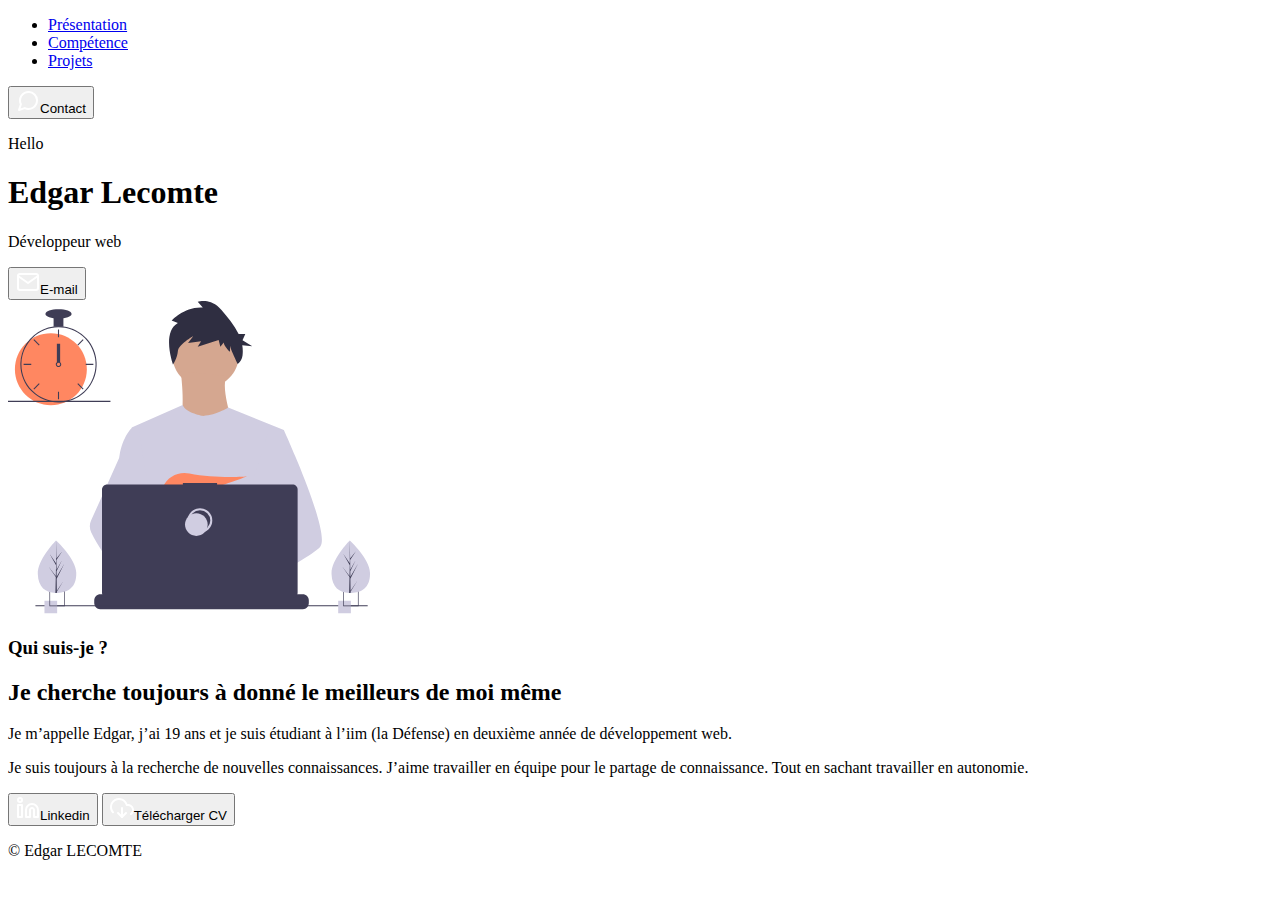
==== index.html @ 6a46ada0 ":truck: rename className for the subtitle" ====
<!doctype html>
<html lang="fr">
<head>
    <meta charset="UTF-8">
    <meta name="viewport"
          content="width=device-width, user-scalable=no, initial-scale=1.0, maximum-scale=1.0, minimum-scale=1.0">
    <meta http-equiv="X-UA-Compatible" content="ie=edge">
    <link rel="stylesheet" href="scss/style.css">
    <title>Portfolio</title>
</head>
<body>
<header>
    <nav>
        <ul>
            <li><a href="index.html">Présentation</a></li>
            <li><a href="skill.html">Compétence</a></li>
            <li><a href="project.html">Projets</a></li>
        </ul>
        <a href="contact.html" class="linkButton"><button><img src="assets/icon/message_circle.svg" alt="icon contact"><span>Contact</span></button></a>
    </nav>
</header>
    <section class="home">
        <div class="homeLeftPart">
            <p class="hello">Hello</p>
            <h1>Edgar Lecomte</h1>
            <p class="subTitle">Développeur web</p>
            <a href="" class="linkButton"><button><img src="assets/icon/mail.svg" alt="icon mail"><span>E-mail</span></button></a>
        </div>
        <div class="profil">
            <div class="pictureProfil">
                <div class="shape square"></div>
                <div class="shape circle"></div>
            </div>
        </div>
        <div class="bcIllustration gridRow2"><img src="assets/illustration/illustration_Iam.svg" alt="illustration d'une personne sur son ordinateur"></div>
        <div class="part1 gridRow2">
            <div class="bcContrast"></div>
            <div class="title">
                <div class="line"></div>
                <h3>Qui suis-je ?</h3>
            </div>
            <h2>Je cherche toujours à donné le meilleurs de moi même</h2>
            <p>Je m’appelle Edgar, j’ai 19 ans et je suis étudiant à l’iim (la Défense) en deuxième année de développement web. </p>
            <p>Je suis toujours à la recherche de nouvelles connaissances. J’aime travailler en équipe pour le partage de connaissance. Tout en sachant travailler en autonomie.</p>
            <div class="link">
                <a href="https://www.linkedin.com/in/edgar-lecomte-347433125/" target="_blank" class="linkButton"><button><img src="assets/icon/linkedin.svg" alt="logo linkedin"><span>Linkedin</span></button></a>
                <a href="" class="linkButton"><button><img src="assets/icon/download.svg" alt="icon de download"><span>Télécharger CV</span></button></a>
            </div>
        </div>
    </section>
<footer>
    <p class="copyright">© Edgar LECOMTE</p>
</footer>
</body>
</html>
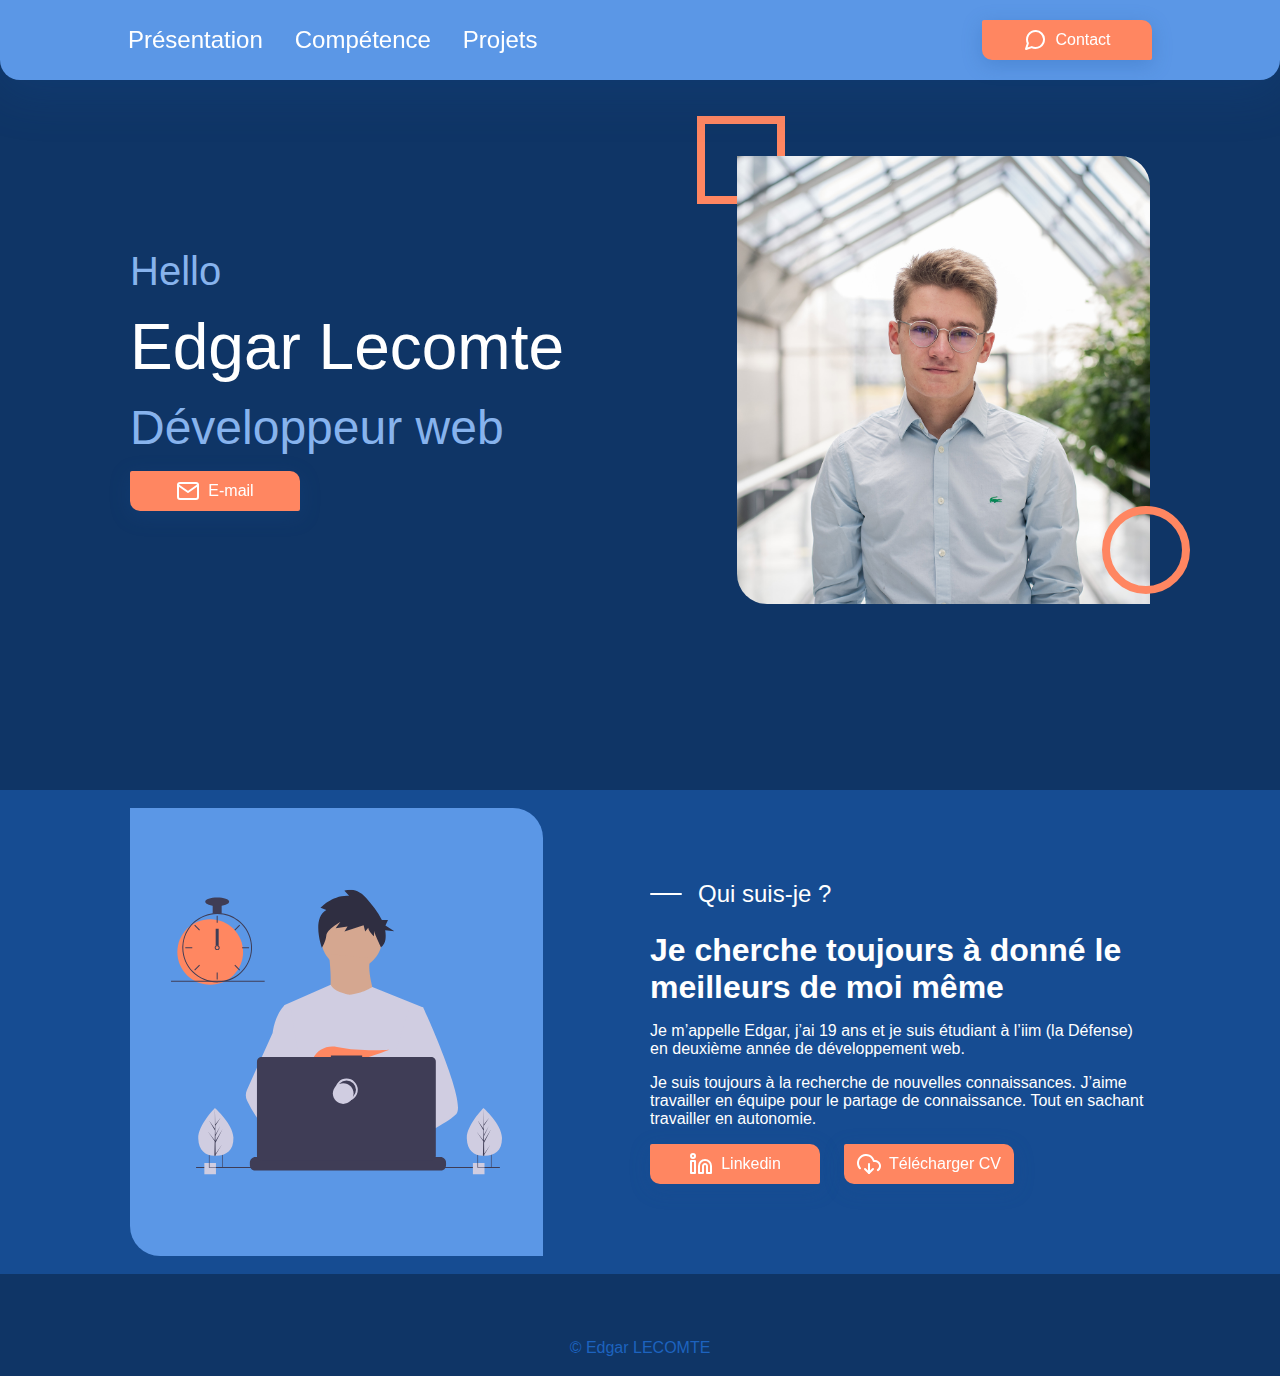
==== commit ddeb3c24: ":adhesive_bandage: fix element position and remove gridRow" ====
--- a/index.html
+++ b/index.html
@@ -24,7 +24,7 @@
             <p class="hello">Hello</p>
             <h1>Edgar Lecomte</h1>
             <p class="subTitle">Développeur web</p>
-            <a href="" class="linkButton"><button><img src="assets/icon/mail.svg" alt="icon mail"><span>E-mail</span></button></a>
+            <a href="mailto:edgar.lecomte@outlook.com" class="linkButton"><button><img src="assets/icon/mail.svg" alt="icon mail"><span>E-mail</span></button></a>
         </div>
         <div class="profil">
             <div class="pictureProfil">
@@ -32,8 +32,8 @@
                 <div class="shape circle"></div>
             </div>
         </div>
-        <div class="bcIllustration gridRow2"><img src="assets/illustration/illustration_Iam.svg" alt="illustration d'une personne sur son ordinateur"></div>
-        <div class="part1 gridRow2">
+        <div class="bcIllustration"><img src="assets/illustration/illustration_Iam.svg" alt="illustration d'une personne sur son ordinateur"></div>
+        <div class="part1">
             <div class="bcContrast"></div>
             <div class="title">
                 <div class="line"></div>
--- a/scss/style.css
+++ b/scss/style.css
@@ -0,0 +1,705 @@
+* {
+  margin: 0;
+  padding: 0;
+  box-sizing: border-box;
+}
+
+header {
+  height: 80px;
+  width: 100%;
+  z-index: 50;
+  top: 0;
+  background-color: #5b97e6;
+  border-radius: 0 0 20px 20px;
+  position: sticky;
+  filter: drop-shadow(0px 12px 24px rgba(22, 76, 146, 0.23));
+}
+header nav {
+  height: 100%;
+  width: 80%;
+  margin: auto;
+  display: flex;
+  flex-direction: row;
+  align-items: center;
+  justify-content: space-between;
+}
+header nav ul {
+  list-style: none;
+  display: flex;
+  flex-direction: row;
+}
+header nav li {
+  padding-right: 32px;
+}
+header nav li a {
+  text-decoration: none;
+  color: #FFFFFF;
+  font-size: 24px;
+  font-weight: 500;
+  position: relative;
+  white-space: nowrap;
+  display: inline-block;
+  transition: transform 0.3s cubic-bezier(0.2, 1, 0.8, 1);
+}
+header nav li a::before {
+  position: absolute;
+  width: 100%;
+  height: 1px;
+  background: currentColor;
+  top: 100%;
+  left: 0;
+  pointer-events: none;
+  content: "";
+  transform-origin: 50% 100%;
+  transition: clip-path 0.3s, transform 0.3s cubic-bezier(0.2, 1, 0.8, 1);
+  clip-path: polygon(0% 0%, 0% 100%, 0 100%, 0 0, 100% 0, 100% 100%, 0 100%, 0 100%, 100% 100%, 100% 0%);
+}
+header nav li a:hover::before {
+  transform: translate3d(0, 2px, 0) scale3d(1.08, 3, 1);
+  clip-path: polygon(0% 0%, 0% 100%, 50% 100%, 50% 0, 50% 0, 50% 100%, 50% 100%, 0 100%, 100% 100%, 100% 0%);
+}
+header nav li a:hover {
+  transform: translate3d(0, -2px, 0);
+}
+
+.linkButton {
+  text-decoration: none;
+}
+
+button {
+  height: 40px;
+  width: 170px;
+  cursor: pointer;
+  border: none;
+  border-radius: 2px 10px 2px 10px;
+  background-color: #ff8661;
+  transition: ease-in-out 0.3s;
+  filter: drop-shadow(0px 5px 10px rgba(22, 76, 146, 0.23));
+  color: #FFFFFF;
+  font-size: 16px;
+  display: flex;
+  justify-content: center;
+  align-items: center;
+}
+button img {
+  margin-right: 8px;
+}
+button:hover {
+  background-color: #ff5f2e;
+}
+
+footer {
+  width: 100%;
+  height: 56px;
+  border-radius: 20px 20px 0 0;
+  display: flex;
+  justify-content: center;
+  align-items: center;
+  margin-top: 64px;
+}
+footer .copyright {
+  color: #1d63bf;
+  font-size: 16px;
+}
+
+.shape {
+  width: 88px;
+  height: 88px;
+  border: solid 8px #ff8661;
+  position: absolute;
+}
+
+.square {
+  z-index: -1;
+  top: -40px;
+  left: -40px;
+}
+
+.circle {
+  border-radius: 50%;
+  bottom: 10px;
+  right: -40px;
+}
+
+.bcIllustration {
+  grid-column: 1/6;
+  height: 448px;
+  background-color: #5b97e6;
+  border-radius: 0 30px 0 30px;
+  display: flex;
+  justify-content: center;
+  align-items: center;
+  margin: auto 0;
+  position: relative;
+}
+.bcIllustration img {
+  width: 80%;
+}
+
+.part1 {
+  grid-column: 7/-1;
+  display: flex;
+  flex-direction: column;
+  justify-content: center;
+  position: relative;
+}
+.part1 .bcContrast {
+  background-color: #164c92;
+  width: 200vw;
+  height: 108%;
+  transform: translate(-50%, 0%);
+  z-index: -1;
+  position: absolute;
+  left: 0px;
+}
+.part1 h2 {
+  font-size: 32px;
+  font-weight: 600;
+  margin-bottom: 16px;
+}
+.part1 p {
+  font-size: 16px;
+  margin-bottom: 16px;
+}
+.part1 .link {
+  display: flex;
+  flex-direction: row;
+}
+.part1 .link a {
+  margin-right: 24px;
+}
+
+.title {
+  display: flex;
+  flex-direction: row;
+  align-items: center;
+  margin-bottom: 24px;
+}
+.title .line {
+  height: 2px;
+  width: 32px;
+  border-radius: 2px;
+  background-color: #FFFFFF;
+  margin-right: 16px;
+}
+
+h3 {
+  font-size: 24px;
+  font-weight: 500;
+}
+
+.illuReverse {
+  grid-column: 8/-1;
+}
+
+.partReverse {
+  grid-column: 1/7;
+}
+
+.more {
+  display: flex;
+  flex-direction: row;
+  align-items: center;
+  margin-top: 8px;
+}
+.more p {
+  color: #ff8661;
+  margin: 0px;
+}
+.more img {
+  margin-left: 8px;
+  transition: ease-in-out 0.3s;
+}
+
+.more:hover img {
+  transform: translate3d(5px, 0, 0);
+}
+
+.cardHSkill {
+  height: 136px;
+  background-color: #87b3ed;
+  border-radius: 0 30px 0 30px;
+  display: flex;
+  align-items: center;
+  padding: 16px;
+}
+.cardHSkill .name {
+  margin-bottom: 16px;
+}
+.cardHSkill .name p {
+  margin-top: 4px;
+}
+
+.cardSSkill {
+  height: 400px;
+  background-color: #87b3ed;
+  border-radius: 0 30px 0 30px;
+  display: flex;
+  justify-content: center;
+  flex-direction: column;
+  padding: 16px;
+}
+.cardSSkill .name {
+  margin-bottom: 16px;
+}
+.cardSSkill .description {
+  margin-top: 24px;
+}
+
+.iconSkill {
+  height: 110px;
+  width: 110px;
+  margin-right: 16px;
+  background-color: #2e7be0;
+  border-radius: 0 15px 0 15px;
+  display: flex;
+  justify-content: center;
+  align-items: center;
+}
+
+.iconSoft {
+  width: 100%;
+  height: 100%;
+}
+.iconSoft img {
+  width: 80%;
+}
+
+.gauge {
+  display: flex;
+  flex-direction: row;
+  margin-top: 4px;
+}
+.gauge .dot {
+  height: 10px;
+  width: 10px;
+  border-radius: 50%;
+  background-color: #FFFFFF;
+  margin-right: 4px;
+}
+.gauge .active {
+  background-color: #ff8661;
+}
+
+.home {
+  max-width: 1200px;
+  min-height: 80vh;
+  display: grid;
+  margin: 0 auto;
+  grid-template-columns: repeat(12, 1fr);
+  column-gap: 20px;
+  row-gap: 128px;
+  grid-template-rows: 600px 448px;
+}
+@media screen and (max-width: 1280px) {
+  .home {
+    max-width: 1020px;
+  }
+}
+@media screen and (max-width: 1100px) {
+  .home {
+    max-width: 800px;
+  }
+}
+@media screen and (max-width: 868px) {
+  .home {
+    max-width: 530px;
+    grid-template-columns: repeat(4, 1fr);
+  }
+}
+@media screen and (max-width: 530px) {
+  .home {
+    margin: 0 30px;
+  }
+}
+
+.homeLeftPart {
+  width: 100%;
+  grid-column: 1/7;
+  display: flex;
+  flex-direction: column;
+  justify-content: center;
+}
+.homeLeftPart p {
+  color: #87b3ed;
+  margin-bottom: 16px;
+}
+.homeLeftPart .hello {
+  font-size: 40px;
+}
+.homeLeftPart h1 {
+  font-size: 64px;
+  font-weight: 500;
+  color: #FFFFFF;
+  margin-bottom: 16px;
+}
+
+.subTitle {
+  color: #87b3ed;
+  font-size: 48px;
+}
+
+.profil {
+  grid-column: -6/-1;
+  display: flex;
+  align-items: center;
+}
+.profil .pictureProfil {
+  height: 448px;
+  width: 100%;
+  background: url("../assets/image/pro.jpg");
+  background-size: cover;
+  background-position: center;
+  border-radius: 0 30px 0 30px;
+  position: relative;
+}
+
+.skill {
+  max-width: 1200px;
+  min-height: 80vh;
+  display: grid;
+  margin: 0 auto;
+  grid-template-columns: repeat(12, 1fr);
+  column-gap: 20px;
+  row-gap: 32px;
+  grid-template-rows: 600px;
+}
+@media screen and (max-width: 1280px) {
+  .skill {
+    max-width: 1020px;
+  }
+}
+@media screen and (max-width: 1100px) {
+  .skill {
+    max-width: 800px;
+  }
+}
+@media screen and (max-width: 868px) {
+  .skill {
+    max-width: 530px;
+    grid-template-columns: repeat(4, 1fr);
+  }
+}
+@media screen and (max-width: 530px) {
+  .skill {
+    margin: 0 30px;
+  }
+}
+
+.mt32 {
+  margin-top: 32px;
+}
+
+.gridColumnFull {
+  grid-column: 1/-1;
+}
+
+.card1 {
+  grid-column: 1/5;
+}
+
+.card2 {
+  grid-column: 5/9;
+}
+
+.card3 {
+  grid-column: 9/-1;
+}
+
+.cardMid1 {
+  grid-column: 3/7;
+}
+
+.cardMid2 {
+  grid-column: 7/11;
+}
+
+.projet {
+  max-width: 1200px;
+  min-height: 80vh;
+  display: grid;
+  margin: 0 auto;
+  grid-template-columns: repeat(12, 1fr);
+  column-gap: 20px;
+  row-gap: 32px;
+  grid-template-rows: 600px;
+}
+@media screen and (max-width: 1280px) {
+  .projet {
+    max-width: 1020px;
+  }
+}
+@media screen and (max-width: 1100px) {
+  .projet {
+    max-width: 800px;
+  }
+}
+@media screen and (max-width: 868px) {
+  .projet {
+    max-width: 530px;
+    grid-template-columns: repeat(4, 1fr);
+  }
+}
+@media screen and (max-width: 530px) {
+  .projet {
+    margin: 0 30px;
+  }
+}
+
+a {
+  text-decoration: none;
+}
+
+.contact {
+  max-width: 1200px;
+  min-height: 80vh;
+  display: grid;
+  margin: 0 auto;
+  grid-template-columns: repeat(12, 1fr);
+  column-gap: 20px;
+  row-gap: 32px;
+}
+@media screen and (max-width: 1280px) {
+  .contact {
+    max-width: 1020px;
+  }
+}
+@media screen and (max-width: 1100px) {
+  .contact {
+    max-width: 800px;
+  }
+}
+@media screen and (max-width: 868px) {
+  .contact {
+    max-width: 530px;
+    grid-template-columns: repeat(4, 1fr);
+  }
+}
+@media screen and (max-width: 530px) {
+  .contact {
+    margin: 0 30px;
+  }
+}
+
+.partContact {
+  height: 80vh;
+  display: flex;
+  flex-direction: column;
+  justify-content: space-evenly;
+}
+.partContact .title {
+  margin-bottom: 16px;
+}
+.partContact > div p {
+  margin-bottom: 24px;
+  margin-left: 48px;
+}
+
+.wayContact {
+  grid-column: 1/7;
+}
+
+.network {
+  grid-column: 7/-1;
+}
+.network button {
+  margin-bottom: 32px;
+}
+.network a {
+  text-decoration: none;
+}
+
+.titleContact {
+  font-size: 64px;
+  font-weight: 600;
+}
+
+.projectGrid {
+  max-width: 1200px;
+  min-height: 80vh;
+  display: grid;
+  margin: 0 auto;
+  grid-template-columns: repeat(12, 1fr);
+  column-gap: 20px;
+  row-gap: 80px;
+}
+@media screen and (max-width: 1280px) {
+  .projectGrid {
+    max-width: 1020px;
+  }
+}
+@media screen and (max-width: 1100px) {
+  .projectGrid {
+    max-width: 800px;
+  }
+}
+@media screen and (max-width: 868px) {
+  .projectGrid {
+    max-width: 530px;
+    grid-template-columns: repeat(4, 1fr);
+  }
+}
+@media screen and (max-width: 530px) {
+  .projectGrid {
+    margin: 0 30px;
+  }
+}
+
+.projectInfo {
+  margin-top: 80px;
+}
+.projectInfo h1 {
+  font-size: 64px;
+  font-weight: 600;
+  margin-bottom: 16px;
+}
+.projectInfo > p {
+  margin-bottom: 16px;
+}
+.projectInfo a {
+  text-decoration: none;
+}
+.projectInfo .date {
+  display: flex;
+  flex-direction: row;
+  align-items: center;
+  margin-top: 32px;
+}
+.projectInfo .date .time {
+  width: 64px;
+  height: 64px;
+  border-radius: 2px 15px;
+  background-color: #87b3ed;
+  display: flex;
+  justify-content: center;
+  align-items: center;
+  margin-right: 16px;
+}
+.projectInfo .date p {
+  font-size: 24px;
+  font-weight: 600;
+}
+
+.photoProjet {
+  height: 376px;
+  width: 100%;
+  display: grid;
+  grid-template-columns: 3fr 2fr;
+  column-gap: 16px;
+  grid-template-rows: repeat(6, 1fr);
+  row-gap: 16px;
+  position: relative;
+}
+.photoProjet img {
+  height: 100%;
+  width: 100%;
+  object-fit: cover;
+  object-position: center;
+  border-radius: 2px 10px;
+}
+.photoProjet .square {
+  position: absolute;
+  transform: translate(-50%, -50%);
+  top: 50%;
+  left: 50%;
+  width: 60%;
+  height: 60%;
+}
+
+.onePhoto {
+  grid-row: 1/-1;
+  grid-column: 1/-1;
+}
+
+.objPosLeft {
+  object-position: left;
+}
+
+.bigPictureCol1 {
+  grid-column: 1;
+  grid-row: 1/4;
+}
+
+.bigPictureCol2 {
+  grid-column: 1;
+  grid-row: 4/-1;
+}
+
+.litlePicture {
+  grid-column: 2;
+  grid-row: 1/3;
+}
+
+.portraitPicture {
+  grid-column: 2;
+  grid-row: 3/-1;
+}
+
+.fullPortraitPicture {
+  grid-column: 2;
+  grid-row: 1/-1;
+}
+
+.techUsed {
+  grid-column: 1/6;
+  width: 100%;
+  height: 360px;
+  display: flex;
+  flex-flow: wrap;
+  justify-content: center;
+  align-content: center;
+}
+
+.mReset {
+  margin: 0;
+}
+
+.m8 {
+  margin: 8px;
+}
+
+.chargeBar {
+  width: 300px;
+  height: 10px;
+  border: solid 2px #FFFFFF;
+  border-radius: 5px;
+}
+.chargeBar .load {
+  height: 100%;
+  background-color: #ff8661;
+}
+.chargeBar .w80 {
+  width: 80%;
+}
+.chargeBar .w10 {
+  width: 10%;
+}
+
+.percent.percent.percent {
+  width: fit-content;
+  width: -moz-fit-content;
+  font-size: 16px;
+  font-weight: 500;
+  margin-bottom: 4px;
+  position: relative;
+  transform: translate(-50%);
+}
+
+.l80 {
+  left: 80%;
+}
+
+.l10 {
+  left: 10%;
+}
+
+body {
+  width: 100vw;
+  overflow-x: hidden;
+  background-color: #0f3566;
+  font-family: "Montserrat", sans-serif;
+  font-weight: 500;
+  color: #FFFFFF;
+}
+
+/*# sourceMappingURL=style.css.map */
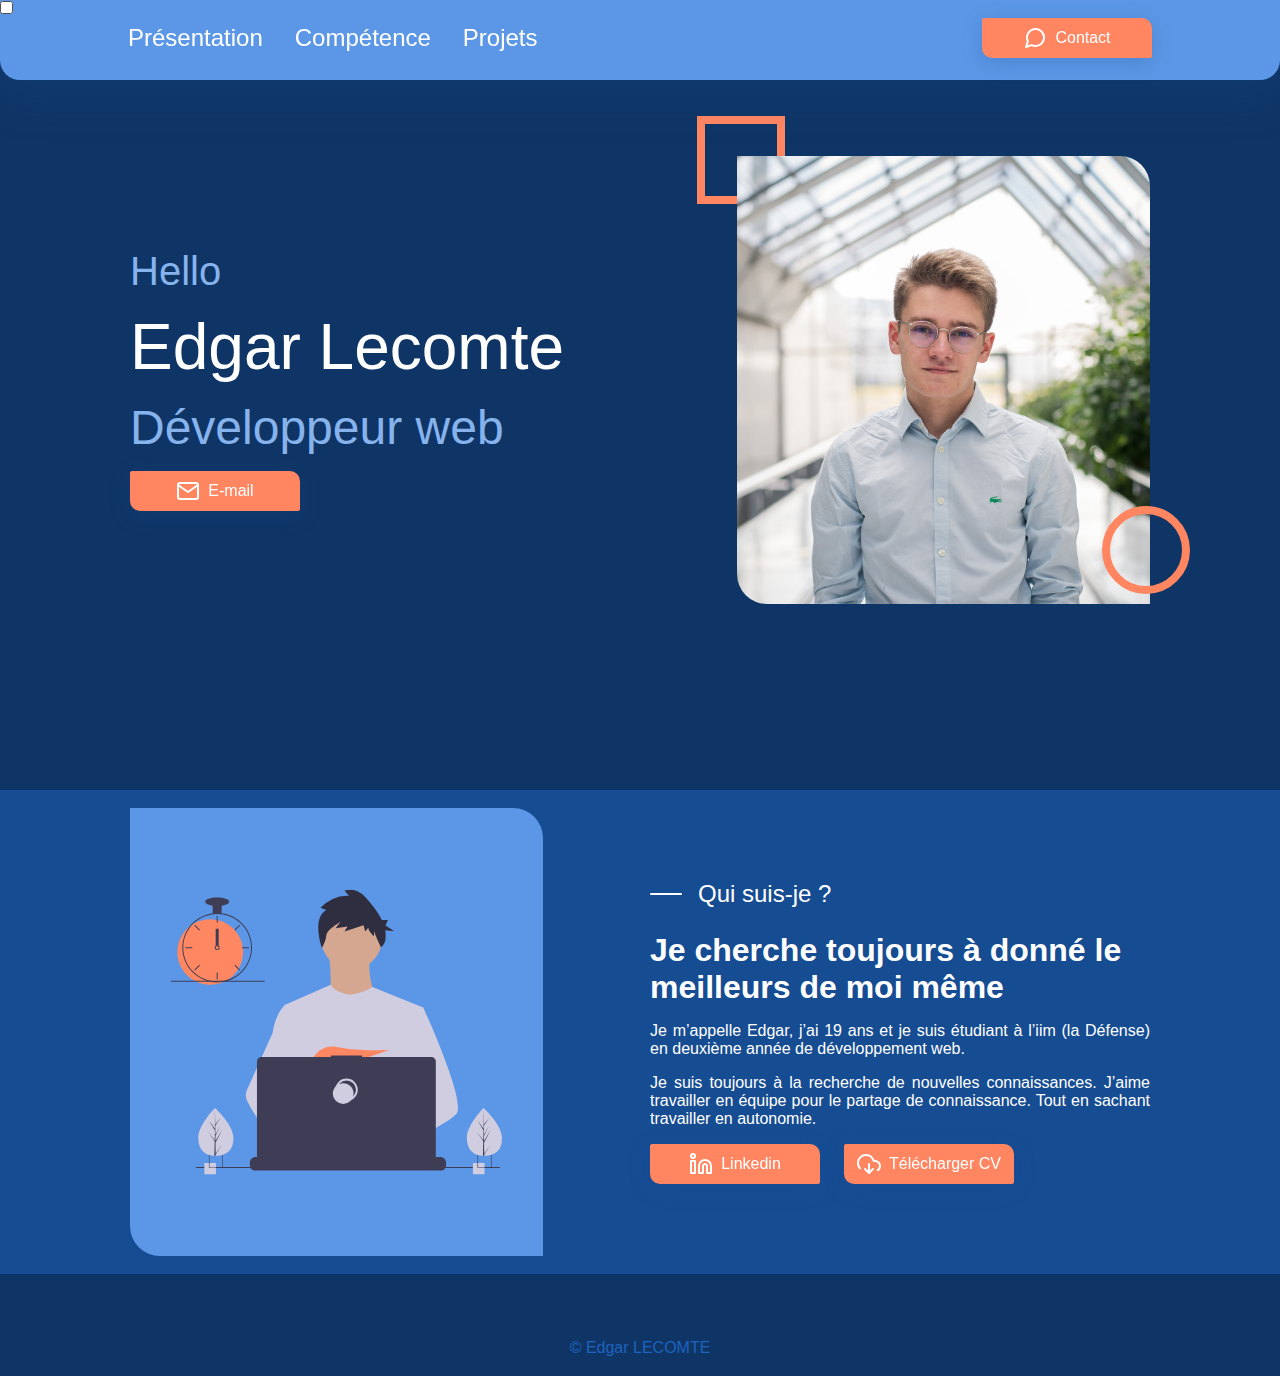
==== commit d2096abf: ":adhesive_bandage: fix opening of the burger menu" ====
--- a/index.html
+++ b/index.html
@@ -10,14 +10,24 @@
 </head>
 <body>
 <header>
-    <nav>
-        <ul>
-            <li><a href="index.html">Présentation</a></li>
-            <li><a href="skill.html">Compétence</a></li>
-            <li><a href="project.html">Projets</a></li>
-        </ul>
-        <a href="contact.html" class="linkButton"><button><img src="assets/icon/message_circle.svg" alt="icon contact"><span>Contact</span></button></a>
-    </nav>
+    <label for="check">
+        <div class="test">
+            <input type="checkbox" id="check">
+            <div class="bcBurger"></div>
+            <span></span>
+            <span></span>
+            <span></span>
+            <nav>
+                <ul>
+                    <li><a href="index.html">Présentation</a></li>
+                    <li><a href="skill.html">Compétence</a></li>
+                    <li><a href="project.html">Projets</a></li>
+                </ul>
+                <a href="contact.html" class="linkButton"><button><img src="assets/icon/message_circle.svg" alt="icon contact"><span>Contact</span></button></a>
+            </nav>
+        </div>
+
+    </label>
 </header>
     <section class="home">
         <div class="homeLeftPart">
--- a/scss/style.css
+++ b/scss/style.css
@@ -14,6 +14,120 @@
   position: sticky;
   filter: drop-shadow(0px 12px 24px rgba(22, 76, 146, 0.23));
 }
+@media screen and (max-width: 868px) {
+  header {
+    background-color: unset;
+  }
+}
+header label > span, header label > input, header label .bcBurger {
+  display: none;
+}
+@media screen and (max-width: 868px) {
+  header label .test {
+    display: block;
+    height: 100%;
+    width: 70px;
+    cursor: pointer;
+    position: relative;
+    z-index: 10;
+    left: 40px;
+    top: 20px;
+  }
+  header label .test > span, header label .test > input, header label .test .bcBurger {
+    display: block;
+  }
+  header label .test nav {
+    visibility: hidden;
+    height: 50vh;
+    width: auto;
+    position: relative;
+    left: 48px;
+  }
+  header label .test nav ul {
+    height: 80%;
+    justify-content: space-evenly;
+  }
+  header label .test nav ul li {
+    opacity: 0%;
+    transition: 0.4s cubic-bezier(0.68, -0.6, 0.32, 1.6);
+    position: relative;
+  }
+  header label .test nav ul li:nth-of-type(1) {
+    left: -100px;
+  }
+  header label .test nav ul li:nth-of-type(2) {
+    left: -200px;
+  }
+  header label .test nav ul li:nth-of-type(3) {
+    left: -300px;
+  }
+  header label .test nav a {
+    transition: 0.4s cubic-bezier(0.68, -0.6, 0.32, 1.6);
+    opacity: 0%;
+    position: relative;
+    left: -400px;
+  }
+  header label .test > span {
+    height: 7px;
+    margin: 14px 0;
+    background-color: #FFFFFF;
+    border-radius: 8px;
+    transition: 0.4s cubic-bezier(0.68, -0.6, 0.32, 1.6);
+  }
+  header label .test > span:nth-of-type(1) {
+    width: 50%;
+  }
+  header label .test > span:nth-of-type(2) {
+    width: 100%;
+  }
+  header label .test > span:nth-of-type(3) {
+    width: 75%;
+  }
+  header label .test .bcBurger {
+    position: fixed;
+    top: -14px;
+    left: 0;
+    width: 100%;
+    height: 100vh;
+    background-color: rgba(22, 76, 146, 0.6);
+    visibility: hidden;
+  }
+  header label .test input {
+    display: none;
+  }
+  header label .test input:checked ~ span:nth-of-type(1) {
+    transform-origin: bottom;
+    transform: rotateZ(45deg) translate(8px, 0px);
+  }
+  header label .test input:checked ~ span:nth-of-type(2) {
+    transform-origin: top;
+    transform: rotateZ(-45deg);
+  }
+  header label .test input:checked ~ span:nth-of-type(3) {
+    transform-origin: bottom;
+    width: 50%;
+    transform: translate(30px, -11px) rotateZ(45deg);
+  }
+  header label .test input:checked ~ nav, header label .test input:checked ~ .bcBurger {
+    visibility: visible;
+  }
+  header label .test input:checked ~ nav a {
+    opacity: 100%;
+    left: 0px;
+  }
+  header label .test input:checked ~ nav li {
+    opacity: 100%;
+  }
+  header label .test input:checked ~ nav li:nth-of-type(1) {
+    left: 0px;
+  }
+  header label .test input:checked ~ nav li:nth-of-type(2) {
+    left: 0px;
+  }
+  header label .test input:checked ~ nav li:nth-of-type(3) {
+    left: 0px;
+  }
+}
 header nav {
   height: 100%;
   width: 80%;
@@ -23,10 +137,20 @@
   align-items: center;
   justify-content: space-between;
 }
+@media screen and (max-width: 868px) {
+  header nav {
+    flex-direction: column;
+  }
+}
 header nav ul {
   list-style: none;
   display: flex;
   flex-direction: row;
+}
+@media screen and (max-width: 868px) {
+  header nav ul {
+    flex-direction: column;
+  }
 }
 header nav li {
   padding-right: 32px;
@@ -108,17 +232,34 @@
   border: solid 8px #ff8661;
   position: absolute;
 }
+@media screen and (max-width: 1100px) {
+  .shape {
+    width: 72px;
+    height: 72px;
+  }
+}
 
 .square {
   z-index: -1;
   top: -40px;
   left: -40px;
 }
+@media screen and (max-width: 1100px) {
+  .square {
+    top: -36px;
+    left: -36px;
+  }
+}
 
 .circle {
   border-radius: 50%;
   bottom: 10px;
   right: -40px;
+}
+@media screen and (max-width: 1100px) {
+  .circle {
+    right: -36px;
+  }
 }
 
 .bcIllustration {
@@ -132,6 +273,16 @@
   margin: auto 0;
   position: relative;
 }
+@media screen and (max-width: 868px) {
+  .bcIllustration {
+    grid-column: 1/-1;
+  }
+}
+@media screen and (max-width: 420px) {
+  .bcIllustration {
+    height: 320px;
+  }
+}
 .bcIllustration img {
   width: 80%;
 }
@@ -142,6 +293,12 @@
   flex-direction: column;
   justify-content: center;
   position: relative;
+  width: 100%;
+}
+@media screen and (max-width: 868px) {
+  .part1 {
+    grid-column: 1/-1;
+  }
 }
 .part1 .bcContrast {
   background-color: #164c92;
@@ -165,8 +322,20 @@
   display: flex;
   flex-direction: row;
 }
+@media screen and (max-width: 420px) {
+  .part1 .link {
+    flex-direction: column;
+    align-items: center;
+  }
+}
 .part1 .link a {
   margin-right: 24px;
+}
+@media screen and (max-width: 420px) {
+  .part1 .link a {
+    margin-right: 0px;
+    margin-bottom: 16px;
+  }
 }
 
 .title {
@@ -191,9 +360,19 @@
 .illuReverse {
   grid-column: 8/-1;
 }
+@media screen and (max-width: 868px) {
+  .illuReverse {
+    grid-column: 1/-1;
+  }
+}
 
 .partReverse {
   grid-column: 1/7;
+}
+@media screen and (max-width: 868px) {
+  .partReverse {
+    grid-column: 1/-1;
+  }
 }
 
 .more {
@@ -229,6 +408,15 @@
 .cardHSkill .name p {
   margin-top: 4px;
 }
+@media screen and (max-width: 420px) {
+  .cardHSkill {
+    flex-direction: column;
+    height: 260px;
+  }
+  .cardHSkill .iconSkill {
+    margin-bottom: 16px;
+  }
+}
 
 .cardSSkill {
   height: 400px;
@@ -238,6 +426,11 @@
   justify-content: center;
   flex-direction: column;
   padding: 16px;
+}
+@media screen and (max-width: 530px) {
+  .cardSSkill {
+    height: 336px;
+  }
 }
 .cardSSkill .name {
   margin-bottom: 16px;
@@ -255,6 +448,11 @@
   display: flex;
   justify-content: center;
   align-items: center;
+}
+@media screen and (max-width: 420px) {
+  .iconSkill {
+    margin-right: 0;
+  }
 }
 
 .iconSoft {
@@ -305,11 +503,20 @@
   .home {
     max-width: 530px;
     grid-template-columns: repeat(4, 1fr);
+    row-gap: 32px;
   }
 }
 @media screen and (max-width: 530px) {
   .home {
-    margin: 0 30px;
+    margin: 0 48px;
+  }
+}
+@media screen and (max-width: 868px) {
+  .home {
+    grid-template-rows: 500px;
+  }
+  .home .bcIllustration {
+    display: none;
   }
 }
 
@@ -319,6 +526,11 @@
   display: flex;
   flex-direction: column;
   justify-content: center;
+}
+@media screen and (max-width: 868px) {
+  .homeLeftPart {
+    grid-column: 1/-1;
+  }
 }
 .homeLeftPart p {
   color: #87b3ed;
@@ -338,11 +550,21 @@
   color: #87b3ed;
   font-size: 48px;
 }
+@media screen and (max-width: 420px) {
+  .subTitle {
+    font-size: 40px;
+  }
+}
 
 .profil {
   grid-column: -6/-1;
   display: flex;
   align-items: center;
+}
+@media screen and (max-width: 868px) {
+  .profil {
+    grid-column: 1/-1;
+  }
 }
 .profil .pictureProfil {
   height: 448px;
@@ -352,6 +574,11 @@
   background-position: center;
   border-radius: 0 30px 0 30px;
   position: relative;
+}
+@media screen and (max-width: 868px) {
+  .profil .pictureProfil {
+    height: 300px;
+  }
 }
 
 .skill {
@@ -378,11 +605,17 @@
   .skill {
     max-width: 530px;
     grid-template-columns: repeat(4, 1fr);
+    row-gap: 32px;
   }
 }
 @media screen and (max-width: 530px) {
   .skill {
-    margin: 0 30px;
+    margin: 0 48px;
+  }
+}
+@media screen and (max-width: 868px) {
+  .skill {
+    grid-template-rows: 400px;
   }
 }
 
@@ -394,24 +627,41 @@
   grid-column: 1/-1;
 }
 
-.card1 {
-  grid-column: 1/5;
-}
-
-.card2 {
-  grid-column: 5/9;
-}
-
-.card3 {
-  grid-column: 9/-1;
+.skillGrid {
+  grid-column: 1/-1;
+  display: grid;
+  grid-template-columns: repeat(3, 1fr);
+  grid-row-gap: 16px;
+  grid-column-gap: 20px;
+  margin: auto;
+}
+@media screen and (max-width: 1100px) {
+  .skillGrid {
+    grid-template-columns: repeat(2, 1fr);
+  }
+}
+@media screen and (max-width: 868px) {
+  .skillGrid {
+    grid-template-columns: repeat(1, 1fr);
+  }
 }
 
 .cardMid1 {
   grid-column: 3/7;
 }
+@media screen and (max-width: 868px) {
+  .cardMid1 {
+    grid-column: 1/-1;
+  }
+}
 
 .cardMid2 {
   grid-column: 7/11;
+}
+@media screen and (max-width: 868px) {
+  .cardMid2 {
+    grid-column: 1/-1;
+  }
 }
 
 .projet {
@@ -438,11 +688,23 @@
   .projet {
     max-width: 530px;
     grid-template-columns: repeat(4, 1fr);
+    row-gap: 32px;
   }
 }
 @media screen and (max-width: 530px) {
   .projet {
-    margin: 0 30px;
+    margin: 0 48px;
+  }
+}
+@media screen and (max-width: 868px) {
+  .projet {
+    grid-template-rows: 400px;
+  }
+  .projet div:nth-of-type(5) {
+    grid-row: 4;
+  }
+  .projet div:nth-of-type(10) {
+    grid-row: 9;
   }
 }
 
@@ -473,11 +735,12 @@
   .contact {
     max-width: 530px;
     grid-template-columns: repeat(4, 1fr);
+    row-gap: 32px;
   }
 }
 @media screen and (max-width: 530px) {
   .contact {
-    margin: 0 30px;
+    margin: 0 48px;
   }
 }
 
@@ -486,6 +749,13 @@
   display: flex;
   flex-direction: column;
   justify-content: space-evenly;
+  align-items: center;
+  margin-bottom: 64px;
+}
+@media screen and (max-width: 868px) {
+  .partContact {
+    height: 40vh;
+  }
 }
 .partContact .title {
   margin-bottom: 16px;
@@ -498,9 +768,19 @@
 .wayContact {
   grid-column: 1/7;
 }
+@media screen and (max-width: 868px) {
+  .wayContact {
+    grid-column: 1/-1;
+  }
+}
 
 .network {
   grid-column: 7/-1;
+}
+@media screen and (max-width: 868px) {
+  .network {
+    grid-column: 1/-1;
+  }
 }
 .network button {
   margin-bottom: 32px;
@@ -537,12 +817,16 @@
   .projectGrid {
     max-width: 530px;
     grid-template-columns: repeat(4, 1fr);
+    row-gap: 32px;
   }
 }
 @media screen and (max-width: 530px) {
   .projectGrid {
-    margin: 0 30px;
-  }
+    margin: 0 48px;
+  }
+}
+.projectGrid div:last-child {
+  grid-row: 4;
 }
 
 .projectInfo {
@@ -552,6 +836,11 @@
   font-size: 64px;
   font-weight: 600;
   margin-bottom: 16px;
+}
+@media screen and (max-width: 420px) {
+  .projectInfo h1 {
+    font-size: 47px;
+  }
 }
 .projectInfo > p {
   margin-bottom: 16px;
@@ -590,6 +879,12 @@
   row-gap: 16px;
   position: relative;
 }
+@media screen and (max-width: 420px) {
+  .photoProjet {
+    grid-template-columns: 1fr;
+    grid-template-rows: auto;
+  }
+}
 .photoProjet img {
   height: 100%;
   width: 100%;
@@ -619,25 +914,53 @@
   grid-column: 1;
   grid-row: 1/4;
 }
+@media screen and (max-width: 420px) {
+  .bigPictureCol1 {
+    grid-row: 1;
+  }
+}
 
 .bigPictureCol2 {
   grid-column: 1;
   grid-row: 4/-1;
 }
+@media screen and (max-width: 420px) {
+  .bigPictureCol2 {
+    grid-row: 2;
+  }
+}
 
 .litlePicture {
   grid-column: 2;
   grid-row: 1/3;
 }
+@media screen and (max-width: 420px) {
+  .litlePicture {
+    grid-column: 1;
+    grid-row: 3;
+  }
+}
 
 .portraitPicture {
   grid-column: 2;
   grid-row: 3/-1;
 }
+@media screen and (max-width: 420px) {
+  .portraitPicture {
+    grid-column: 1;
+    grid-row: 4;
+  }
+}
 
 .fullPortraitPicture {
   grid-column: 2;
   grid-row: 1/-1;
+}
+@media screen and (max-width: 420px) {
+  .fullPortraitPicture {
+    grid-column: 1;
+    grid-row: 3;
+  }
 }
 
 .techUsed {
@@ -648,6 +971,22 @@
   flex-flow: wrap;
   justify-content: center;
   align-content: center;
+}
+@media screen and (max-width: 420px) {
+  .techUsed {
+    height: auto;
+  }
+  .techUsed .cardHSkill {
+    height: auto;
+  }
+  .techUsed .cardHSkill .iconSkill {
+    margin-bottom: 0;
+    height: 80px;
+    width: 80px;
+  }
+  .techUsed .cardHSkill .iconSkill img {
+    width: 50px;
+  }
 }
 
 .mReset {
@@ -695,11 +1034,15 @@
 
 body {
   width: 100vw;
-  overflow-x: hidden;
+  overflow: hidden auto;
   background-color: #0f3566;
   font-family: "Montserrat", sans-serif;
   font-weight: 500;
   color: #FFFFFF;
 }
 
+p {
+  text-align: justify;
+}
+
 /*# sourceMappingURL=style.css.map */
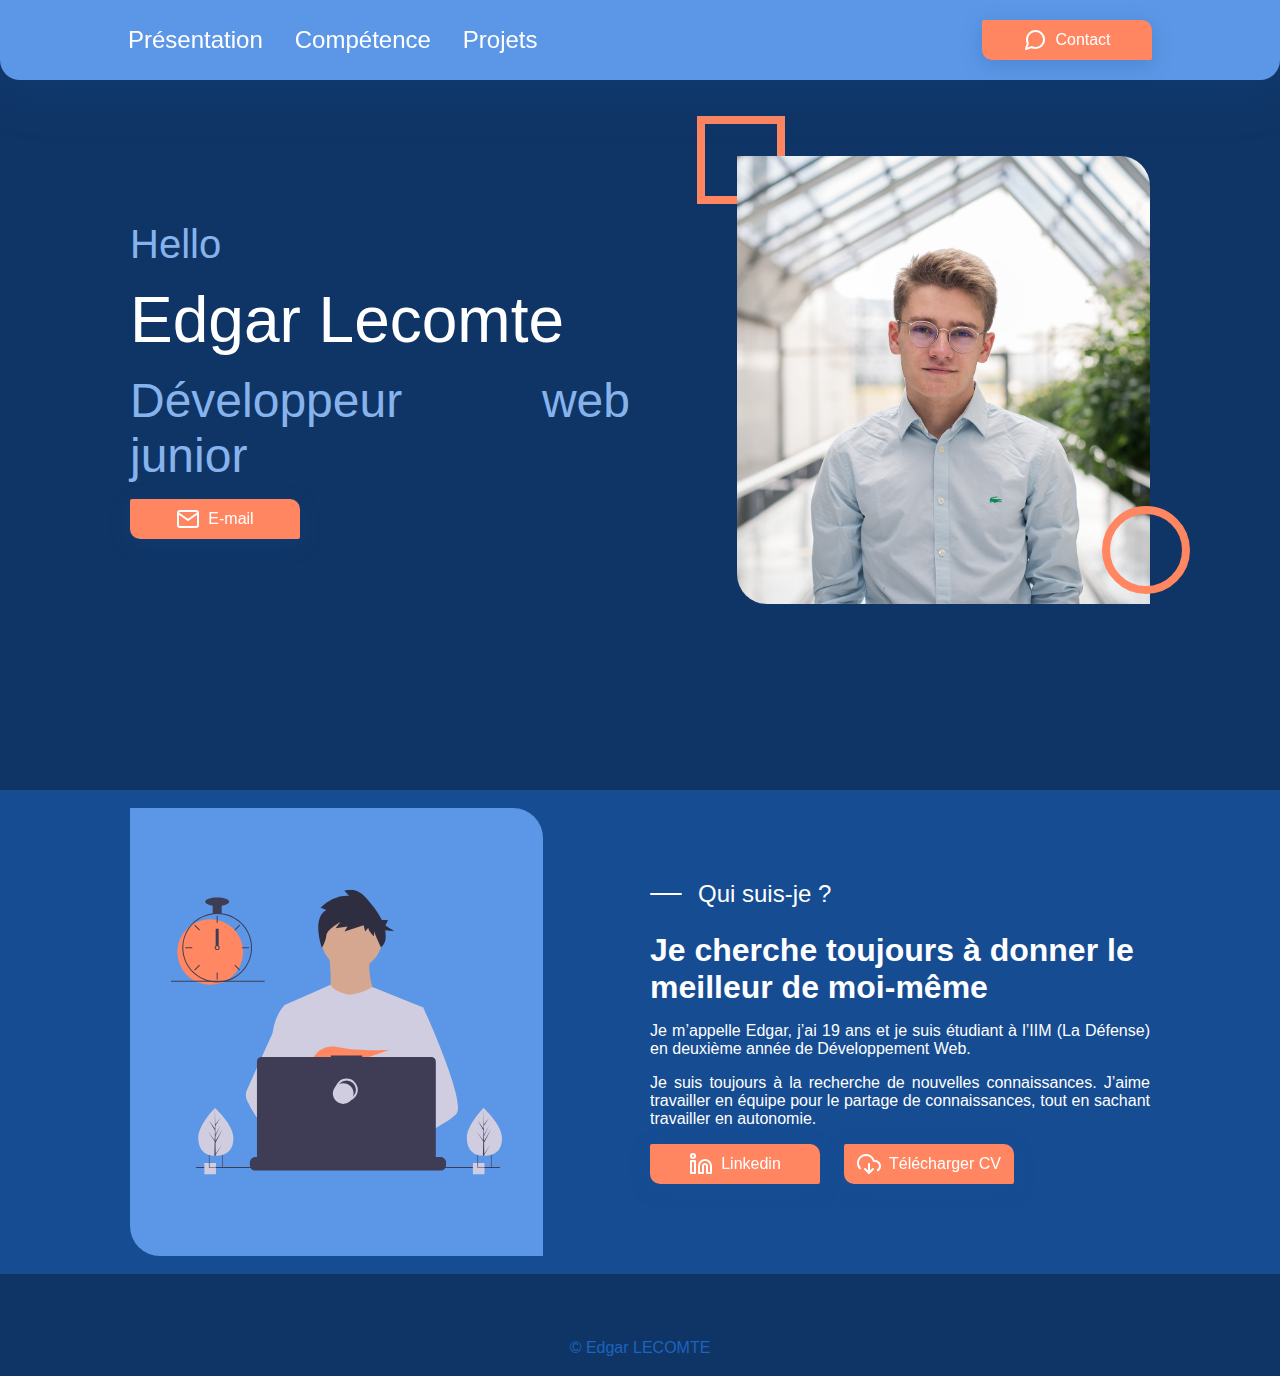
==== commit c023144c: ":pencil2: fix writing" ====
--- a/index.html
+++ b/index.html
@@ -11,7 +11,7 @@
 <body>
 <header>
     <label for="check">
-        <div class="test">
+        <div class="burgerMenuContainer">
             <input type="checkbox" id="check">
             <div class="bcBurger"></div>
             <span></span>
@@ -26,14 +26,13 @@
                 <a href="contact.html" class="linkButton"><button><img src="assets/icon/message_circle.svg" alt="icon contact"><span>Contact</span></button></a>
             </nav>
         </div>
-
     </label>
 </header>
     <section class="home">
         <div class="homeLeftPart">
             <p class="hello">Hello</p>
             <h1>Edgar Lecomte</h1>
-            <p class="subTitle">Développeur web</p>
+            <p class="subTitle">Développeur web junior</p>
             <a href="mailto:edgar.lecomte@outlook.com" class="linkButton"><button><img src="assets/icon/mail.svg" alt="icon mail"><span>E-mail</span></button></a>
         </div>
         <div class="profil">
@@ -49,9 +48,9 @@
                 <div class="line"></div>
                 <h3>Qui suis-je ?</h3>
             </div>
-            <h2>Je cherche toujours à donné le meilleurs de moi même</h2>
-            <p>Je m’appelle Edgar, j’ai 19 ans et je suis étudiant à l’iim (la Défense) en deuxième année de développement web. </p>
-            <p>Je suis toujours à la recherche de nouvelles connaissances. J’aime travailler en équipe pour le partage de connaissance. Tout en sachant travailler en autonomie.</p>
+            <h2>Je cherche toujours à donner le meilleur de moi-même</h2>
+            <p>Je m’appelle Edgar, j’ai 19 ans et je suis étudiant à l’IIM (La Défense) en deuxième année de Développement Web. </p>
+            <p>Je suis toujours à la recherche de nouvelles connaissances. J’aime travailler en équipe pour le partage de connaissances, tout en sachant travailler en autonomie.</p>
             <div class="link">
                 <a href="https://www.linkedin.com/in/edgar-lecomte-347433125/" target="_blank" class="linkButton"><button><img src="assets/icon/linkedin.svg" alt="logo linkedin"><span>Linkedin</span></button></a>
                 <a href="" class="linkButton"><button><img src="assets/icon/download.svg" alt="icon de download"><span>Télécharger CV</span></button></a>
--- a/scss/style.css
+++ b/scss/style.css
@@ -19,11 +19,14 @@
     background-color: unset;
   }
 }
-header label > span, header label > input, header label .bcBurger {
+header label .burgerMenuContainer > span, header label .burgerMenuContainer > input, header label .burgerMenuContainer .bcBurger {
   display: none;
 }
-@media screen and (max-width: 868px) {
-  header label .test {
+header label .burgerMenuContainer {
+  height: 100%;
+}
+@media screen and (max-width: 868px) {
+  header label .burgerMenuContainer {
     display: block;
     height: 100%;
     width: 70px;
@@ -33,57 +36,57 @@
     left: 40px;
     top: 20px;
   }
-  header label .test > span, header label .test > input, header label .test .bcBurger {
+  header label .burgerMenuContainer > span, header label .burgerMenuContainer > input, header label .burgerMenuContainer .bcBurger {
     display: block;
   }
-  header label .test nav {
+  header label .burgerMenuContainer nav {
     visibility: hidden;
     height: 50vh;
     width: auto;
     position: relative;
     left: 48px;
   }
-  header label .test nav ul {
+  header label .burgerMenuContainer nav ul {
     height: 80%;
     justify-content: space-evenly;
   }
-  header label .test nav ul li {
+  header label .burgerMenuContainer nav ul li {
     opacity: 0%;
     transition: 0.4s cubic-bezier(0.68, -0.6, 0.32, 1.6);
     position: relative;
   }
-  header label .test nav ul li:nth-of-type(1) {
+  header label .burgerMenuContainer nav ul li:nth-of-type(1) {
     left: -100px;
   }
-  header label .test nav ul li:nth-of-type(2) {
+  header label .burgerMenuContainer nav ul li:nth-of-type(2) {
     left: -200px;
   }
-  header label .test nav ul li:nth-of-type(3) {
+  header label .burgerMenuContainer nav ul li:nth-of-type(3) {
     left: -300px;
   }
-  header label .test nav a {
+  header label .burgerMenuContainer nav a {
     transition: 0.4s cubic-bezier(0.68, -0.6, 0.32, 1.6);
     opacity: 0%;
     position: relative;
     left: -400px;
   }
-  header label .test > span {
+  header label .burgerMenuContainer > span {
     height: 7px;
     margin: 14px 0;
     background-color: #FFFFFF;
     border-radius: 8px;
     transition: 0.4s cubic-bezier(0.68, -0.6, 0.32, 1.6);
   }
-  header label .test > span:nth-of-type(1) {
+  header label .burgerMenuContainer > span:nth-of-type(1) {
     width: 50%;
   }
-  header label .test > span:nth-of-type(2) {
+  header label .burgerMenuContainer > span:nth-of-type(2) {
     width: 100%;
   }
-  header label .test > span:nth-of-type(3) {
+  header label .burgerMenuContainer > span:nth-of-type(3) {
     width: 75%;
   }
-  header label .test .bcBurger {
+  header label .burgerMenuContainer .bcBurger {
     position: fixed;
     top: -14px;
     left: 0;
@@ -92,39 +95,39 @@
     background-color: rgba(22, 76, 146, 0.6);
     visibility: hidden;
   }
-  header label .test input {
+  header label .burgerMenuContainer input {
     display: none;
   }
-  header label .test input:checked ~ span:nth-of-type(1) {
+  header label .burgerMenuContainer input:checked ~ span:nth-of-type(1) {
     transform-origin: bottom;
     transform: rotateZ(45deg) translate(8px, 0px);
   }
-  header label .test input:checked ~ span:nth-of-type(2) {
+  header label .burgerMenuContainer input:checked ~ span:nth-of-type(2) {
     transform-origin: top;
     transform: rotateZ(-45deg);
   }
-  header label .test input:checked ~ span:nth-of-type(3) {
+  header label .burgerMenuContainer input:checked ~ span:nth-of-type(3) {
     transform-origin: bottom;
     width: 50%;
     transform: translate(30px, -11px) rotateZ(45deg);
   }
-  header label .test input:checked ~ nav, header label .test input:checked ~ .bcBurger {
+  header label .burgerMenuContainer input:checked ~ nav, header label .burgerMenuContainer input:checked ~ .bcBurger {
     visibility: visible;
   }
-  header label .test input:checked ~ nav a {
+  header label .burgerMenuContainer input:checked ~ nav a {
     opacity: 100%;
     left: 0px;
   }
-  header label .test input:checked ~ nav li {
+  header label .burgerMenuContainer input:checked ~ nav li {
     opacity: 100%;
   }
-  header label .test input:checked ~ nav li:nth-of-type(1) {
+  header label .burgerMenuContainer input:checked ~ nav li:nth-of-type(1) {
     left: 0px;
   }
-  header label .test input:checked ~ nav li:nth-of-type(2) {
+  header label .burgerMenuContainer input:checked ~ nav li:nth-of-type(2) {
     left: 0px;
   }
-  header label .test input:checked ~ nav li:nth-of-type(3) {
+  header label .burgerMenuContainer input:checked ~ nav li:nth-of-type(3) {
     left: 0px;
   }
 }
@@ -700,11 +703,11 @@
   .projet {
     grid-template-rows: 400px;
   }
-  .projet div:nth-of-type(5) {
-    grid-row: 4;
-  }
-  .projet div:nth-of-type(10) {
-    grid-row: 9;
+  .projet div:nth-of-type(6) {
+    grid-row: 7;
+  }
+  .projet div:nth-of-type(11) {
+    grid-row: 12;
   }
 }
 
@@ -998,7 +1001,8 @@
 }
 
 .chargeBar {
-  width: 300px;
+  width: 50vw;
+  max-width: 300px;
   height: 10px;
   border: solid 2px #FFFFFF;
   border-radius: 5px;
